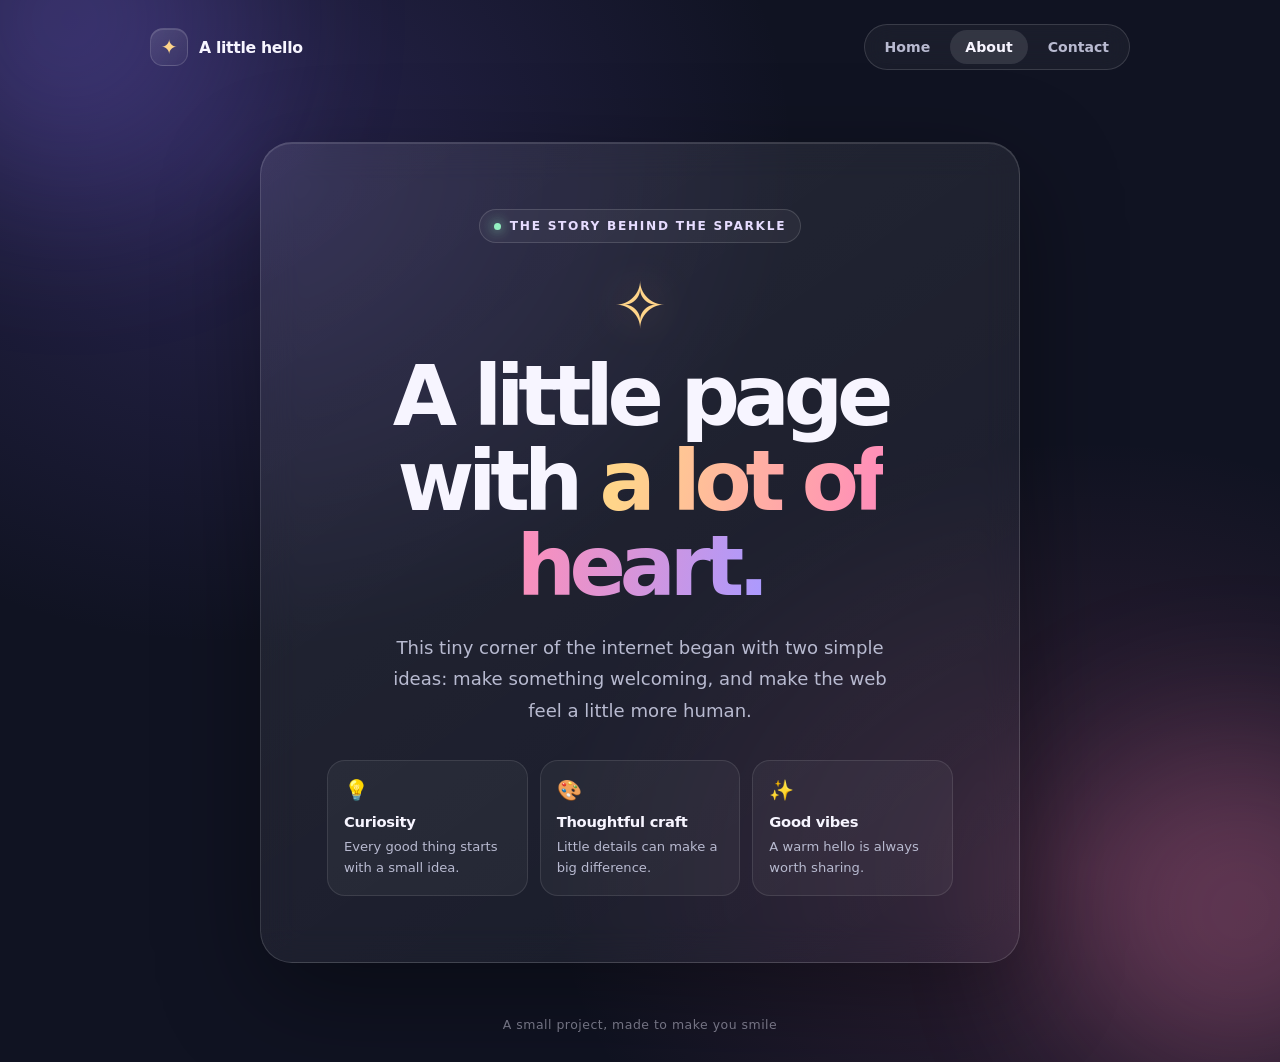
==== about.html @ 6ce85546 "added page and contact" ====
<!doctype html>
<html lang="en">
<head>
  <meta charset="utf-8">
  <meta name="viewport" content="width=device-width, initial-scale=1">
  <meta name="theme-color" content="#101322">
  <meta name="description" content="The story and spirit behind this little corner of the internet.">
  <title>About — A little hello</title>
  <link rel="stylesheet" href="styles.css">
</head>
<body>
  <div class="glow one" aria-hidden="true"></div>
  <div class="glow two" aria-hidden="true"></div>
  <div class="site-shell">
    <header class="site-header">
      <a class="brand" href="index.html"><span class="brand-mark" aria-hidden="true">✦</span><span>A little hello</span></a>
      <nav class="site-nav" aria-label="Main navigation">
        <a href="index.html">Home</a>
        <a href="about.html" aria-current="page">About</a>
        <a href="contact.html">Contact</a>
      </nav>
    </header>
    <main>
      <p class="eyebrow"><span class="status-dot" aria-hidden="true"></span> The story behind the sparkle</p>
      <span class="sparkle" aria-hidden="true">✧</span>
      <h1>A little page<br>with <span class="accent">a lot of heart.</span></h1>
      <p class="subtitle">This tiny corner of the internet began with two simple ideas: make something welcoming, and make the web feel a little more human.</p>
      <section class="feature-grid" aria-label="What this page is about">
        <article class="feature">
          <span class="feature-icon" aria-hidden="true">💡</span>
          <h2>Curiosity</h2>
          <p>Every good thing starts with a small idea.</p>
        </article>
        <article class="feature">
          <span class="feature-icon" aria-hidden="true">🎨</span>
          <h2>Thoughtful craft</h2>
          <p>Little details can make a big difference.</p>
        </article>
        <article class="feature">
          <span class="feature-icon" aria-hidden="true">✨</span>
          <h2>Good vibes</h2>
          <p>A warm hello is always worth sharing.</p>
        </article>
      </section>
    </main>
    <footer class="site-footer">A small project, made to make you smile</footer>
  </div>
</body>
</html>
---- styles.css ----
:root {
  color-scheme: dark;
  --ink: #f7f5ff;
  --muted: #b8bad0;
  --panel: rgba(255, 255, 255, .075);
  --line: rgba(255, 255, 255, .14);
  --pink: #ff8fb8;
  --gold: #ffd58a;
  --violet: #aa9aff;
}

* { box-sizing: border-box; }

body {
  min-width: 320px;
  min-height: 100vh;
  margin: 0;
  padding: 24px 20px 30px;
  color: var(--ink);
  background:
    radial-gradient(ellipse at 18% 15%, rgba(115, 90, 215, .24), transparent 38%),
    radial-gradient(ellipse at 85% 82%, rgba(227, 103, 155, .17), transparent 35%),
    #101322;
  font-family: Inter, ui-sans-serif, system-ui, -apple-system, BlinkMacSystemFont, "Segoe UI", sans-serif;
}

.glow {
  position: fixed;
  z-index: -1;
  width: 340px;
  aspect-ratio: 1;
  border-radius: 50%;
  filter: blur(90px);
  opacity: .28;
  pointer-events: none;
  animation: drift 12s ease-in-out infinite alternate;
}
.glow.one { top: -150px; left: -100px; background: #8a72ff; }
.glow.two { right: -130px; bottom: -180px; background: #ff82b4; animation-delay: -5s; }

.site-shell {
  width: min(100%, 980px);
  min-height: calc(100vh - 54px);
  margin: 0 auto;
  display: flex;
  flex-direction: column;
}

.site-header {
  display: flex;
  align-items: center;
  justify-content: space-between;
  gap: 20px;
  margin-bottom: clamp(40px, 8vh, 78px);
}

.brand {
  display: inline-flex;
  align-items: center;
  gap: 11px;
  color: var(--ink);
  font-size: .98rem;
  font-weight: 740;
  letter-spacing: -.02em;
  text-decoration: none;
}
.brand-mark {
  display: grid;
  width: 38px;
  aspect-ratio: 1;
  place-items: center;
  border: 1px solid var(--line);
  border-radius: 13px;
  color: var(--gold);
  background: linear-gradient(145deg, rgba(255,255,255,.12), rgba(255,255,255,.035));
  box-shadow: inset 0 1px rgba(255,255,255,.12);
  font-size: 1.25rem;
}

.site-nav {
  display: flex;
  align-items: center;
  gap: 5px;
  padding: 5px;
  border: 1px solid var(--line);
  border-radius: 999px;
  background: rgba(255,255,255,.045);
  backdrop-filter: blur(14px);
}
.site-nav a {
  padding: 9px 15px;
  border-radius: 999px;
  color: var(--muted);
  font-size: .88rem;
  font-weight: 620;
  text-decoration: none;
  transition: color .2s ease, background .2s ease;
}
.site-nav a:hover,
.site-nav a[aria-current="page"] {
  color: var(--ink);
  background: rgba(255,255,255,.11);
}

main {
  width: min(100%, 760px);
  position: relative;
  margin: auto;
  padding: clamp(28px, 7vw, 66px);
  border: 1px solid var(--line);
  border-radius: 32px;
  background: linear-gradient(145deg, rgba(255,255,255,.09), rgba(255,255,255,.035));
  box-shadow: 0 32px 100px rgba(0,0,0,.38), inset 0 1px rgba(255,255,255,.12);
  backdrop-filter: blur(18px);
  text-align: center;
}

.eyebrow {
  display: inline-flex;
  align-items: center;
  gap: 9px;
  margin: 0 0 26px;
  padding: 9px 14px;
  border: 1px solid var(--line);
  border-radius: 999px;
  color: #e6dcff;
  background: rgba(255,255,255,.045);
  font-size: .76rem;
  font-weight: 650;
  letter-spacing: .14em;
  text-transform: uppercase;
}
.status-dot {
  width: 7px;
  height: 7px;
  border-radius: 50%;
  background: #94f0c0;
  box-shadow: 0 0 12px #94f0c0;
}
.sparkle {
  display: block;
  margin-bottom: 12px;
  color: var(--gold);
  font-size: clamp(2.5rem, 7vw, 4rem);
  filter: drop-shadow(0 0 22px rgba(255,213,138,.35));
  animation: twinkle 3s ease-in-out infinite;
}

h1 {
  margin: 0;
  font-size: clamp(2.8rem, 8vw, 5.2rem);
  line-height: 1.02;
  letter-spacing: -.075em;
  font-weight: 780;
}
h1 .accent {
  color: transparent;
  background: linear-gradient(100deg, var(--gold) 5%, var(--pink) 52%, var(--violet) 100%);
  background-clip: text;
  -webkit-background-clip: text;
}
.subtitle {
  max-width: 500px;
  margin: 22px auto 0;
  color: var(--muted);
  font-size: clamp(1rem, 2.4vw, 1.13rem);
  line-height: 1.75;
}

.hello-button,
.submit-button {
  display: inline-flex;
  align-items: center;
  justify-content: center;
  gap: 10px;
  min-height: 52px;
  margin-top: 30px;
  padding: 0 23px;
  border: 0;
  border-radius: 16px;
  color: #20172b;
  background: linear-gradient(105deg, #ffdc9d, #ff9cc0 58%, #c1aaff);
  box-shadow: 0 10px 30px rgba(230, 134, 190, .24);
  font: inherit;
  font-weight: 750;
  text-decoration: none;
  cursor: pointer;
  transition: transform .2s ease, box-shadow .2s ease;
}
.hello-button:hover,
.submit-button:hover { transform: translateY(-3px); box-shadow: 0 15px 36px rgba(230, 134, 190, .35); }
.hello-button:active,
.submit-button:active { transform: translateY(0); }
.hello-button:focus-visible,
.submit-button:focus-visible,
a:focus-visible,
input:focus-visible,
textarea:focus-visible { outline: 3px solid #fff; outline-offset: 4px; }
.reply { min-height: 1.5em; margin: 16px 0 0; color: #f5d9ee; font-size: .95rem; }

.feature-grid {
  display: grid;
  grid-template-columns: repeat(3, 1fr);
  gap: 12px;
  margin-top: 34px;
  text-align: left;
}
.feature {
  padding: 17px 16px;
  border: 1px solid rgba(255,255,255,.1);
  border-radius: 18px;
  background: rgba(255,255,255,.045);
}
.feature-icon { display: block; margin-bottom: 11px; font-size: 1.25rem; }
.feature h2 { margin: 0; font-size: .92rem; letter-spacing: -.02em; }
.feature p { margin: 7px 0 0; color: var(--muted); font-size: .82rem; line-height: 1.55; }

.contact-form {
  max-width: 520px;
  margin: 32px auto 0;
  text-align: left;
}
.form-row { display: grid; grid-template-columns: 1fr 1fr; gap: 14px; }
.field { display: grid; gap: 8px; margin-bottom: 17px; }
.field label { color: #e9e5f5; font-size: .86rem; font-weight: 650; }
.field input,
.field textarea {
  width: 100%;
  border: 1px solid var(--line);
  border-radius: 13px;
  padding: 13px 14px;
  color: var(--ink);
  background: rgba(10,12,24,.48);
  font: inherit;
  font-size: .95rem;
}
.field input::placeholder,
.field textarea::placeholder { color: #85869d; }
.field textarea { min-height: 132px; resize: vertical; }
.contact-form .submit-button { width: 100%; margin-top: 3px; }
.form-note { margin: 14px 0 0; color: #9c9eb6; font-size: .8rem; line-height: 1.6; text-align: center; }

.site-footer {
  margin-top: clamp(35px, 6vh, 58px);
  color: rgba(229, 226, 245, .52);
  font-size: .78rem;
  letter-spacing: .04em;
  text-align: center;
}

@keyframes drift { to { transform: translate(38px, 26px) scale(1.12); } }
@keyframes twinkle { 50% { transform: translateY(-5px) rotate(8deg); } }

@media (max-width: 600px) {
  body { padding: 18px 16px 24px; }
  .site-shell { min-height: calc(100vh - 42px); }
  .site-header { margin-bottom: 38px; }
  .brand { gap: 8px; font-size: .88rem; }
  .brand-mark { width: 34px; border-radius: 11px; }
  .site-nav { gap: 0; }
  .site-nav a { padding: 8px 10px; font-size: .8rem; }
  main { border-radius: 25px; }
  .eyebrow { margin-bottom: 22px; font-size: .67rem; }
  .feature-grid { grid-template-columns: 1fr; }
  .feature { display: grid; grid-template-columns: 28px 1fr; column-gap: 10px; align-items: center; }
  .feature-icon { grid-row: span 2; margin: 0; }
  .feature p { margin-top: 3px; }
  .form-row { grid-template-columns: 1fr; gap: 0; }
}
@media (max-width: 380px) {
  .site-header { align-items: flex-start; flex-direction: column; }
}
@media (prefers-reduced-motion: reduce) {
  *, *::before, *::after { animation-duration: .01ms !important; animation-iteration-count: 1 !important; scroll-behavior: auto !important; transition-duration: .01ms !important; }
}
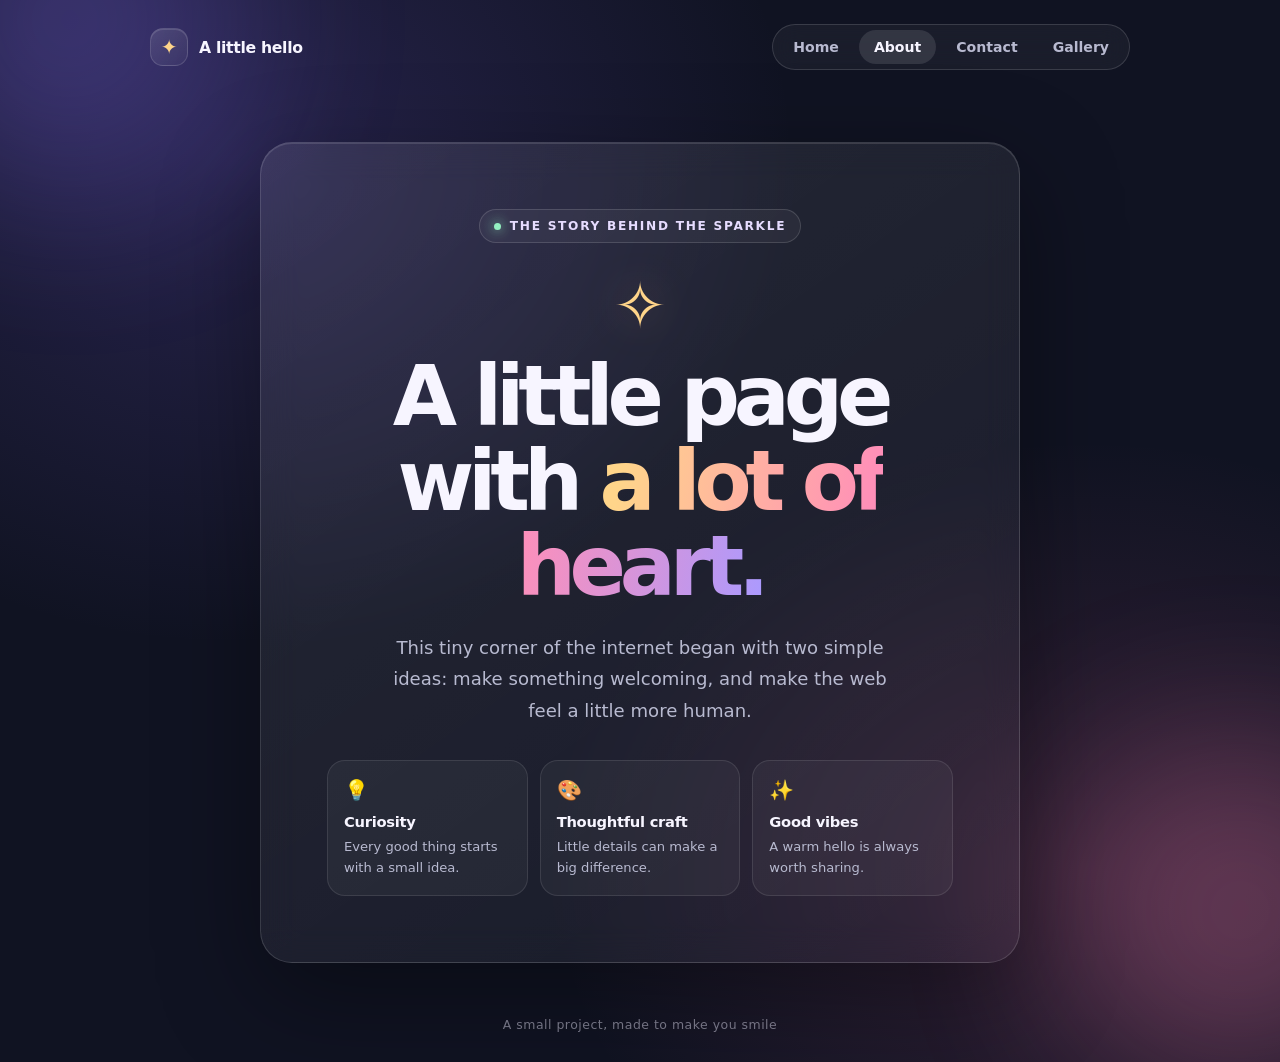
==== commit 2f19cabb: "gallery page created" ====
--- a/about.html
+++ b/about.html
@@ -18,6 +18,7 @@
         <a href="index.html">Home</a>
         <a href="about.html" aria-current="page">About</a>
         <a href="contact.html">Contact</a>
+        <a href="gallery.html">Gallery</a>
       </nav>
     </header>
     <main>
@@ -47,3 +48,4 @@
   </div>
 </body>
 </html>
+
--- a/styles.css
+++ b/styles.css
@@ -251,6 +251,35 @@
 @keyframes drift { to { transform: translate(38px, 26px) scale(1.12); } }
 @keyframes twinkle { 50% { transform: translateY(-5px) rotate(8deg); } }
 
+.gallery-main { width: min(100%, 980px); padding: clamp(24px, 5vw, 48px); }
+.gallery-main .subtitle { margin-top: 16px; }
+.gallery-grid {
+  display: grid;
+  grid-template-columns: repeat(3, minmax(0, 1fr));
+  gap: 16px;
+  margin-top: 34px;
+  text-align: left;
+}
+.gallery-card {
+  min-width: 0;
+  overflow: hidden;
+  border: 1px solid rgba(255,255,255,.11);
+  border-radius: 20px;
+  background: rgba(255,255,255,.045);
+  transition: transform .25s ease, border-color .25s ease, box-shadow .25s ease;
+}
+.gallery-card:hover {
+  transform: translateY(-5px);
+  border-color: rgba(255,255,255,.24);
+  box-shadow: 0 18px 36px rgba(0,0,0,.22);
+}
+.artwork { display: block; width: 100%; height: auto; aspect-ratio: 1.42; }
+.gallery-card figcaption { padding: 14px 16px 16px; }
+.gallery-card h2 { margin: 0; font-size: .96rem; letter-spacing: -.02em; }
+.gallery-card p { margin: 5px 0 0; color: var(--muted); font-size: .8rem; line-height: 1.5; }
+@media (max-width: 760px) {
+  .gallery-grid { grid-template-columns: repeat(2, minmax(0, 1fr)); }
+}
 @media (max-width: 600px) {
   body { padding: 18px 16px 24px; }
   .site-shell { min-height: calc(100vh - 42px); }
@@ -273,3 +302,4 @@
 @media (prefers-reduced-motion: reduce) {
   *, *::before, *::after { animation-duration: .01ms !important; animation-iteration-count: 1 !important; scroll-behavior: auto !important; transition-duration: .01ms !important; }
 }
+
